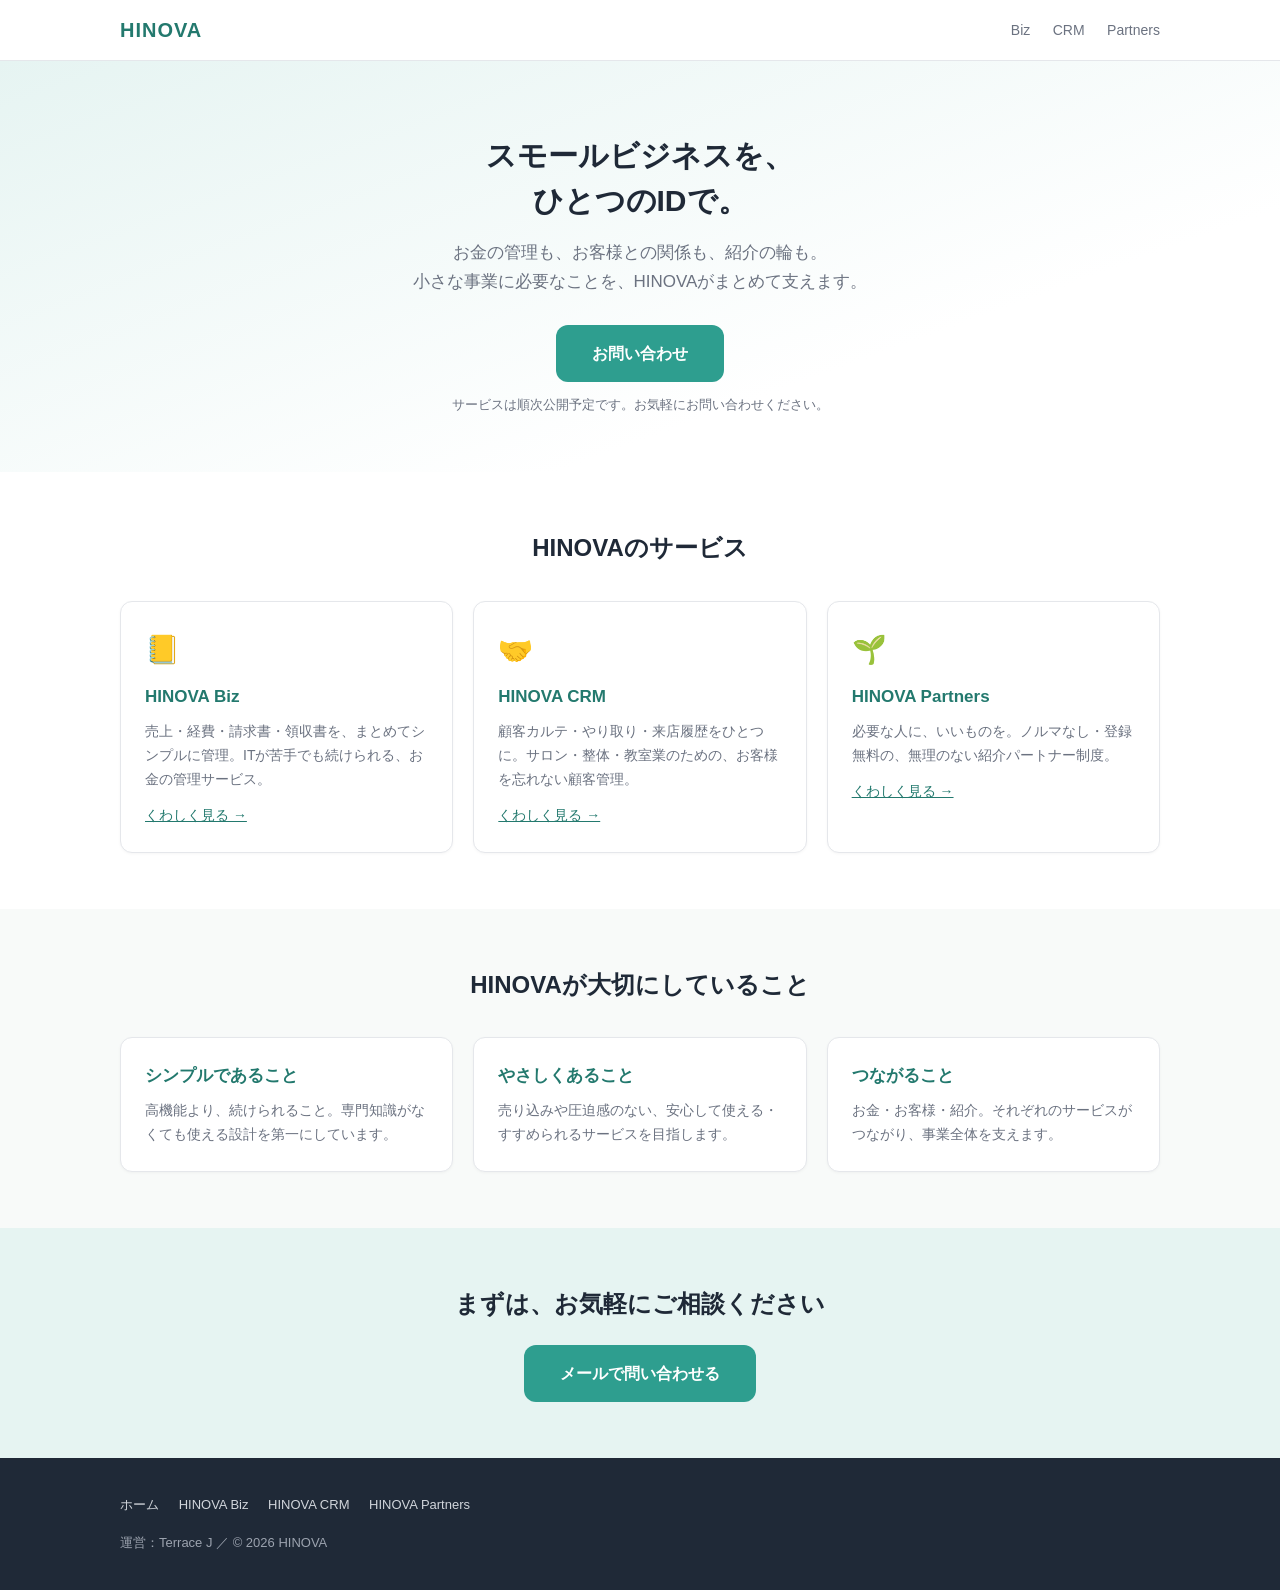
==== index.html @ e903ae0e "HINOVA LP 再建(index/biz/crm/partners) — ポータルDBの部署AI設計書から復元 Co-Authored-By: Claude Opus 4.8 <noreply@a" ====
<!DOCTYPE html>
<html lang="ja">
<head>
<meta charset="UTF-8">
<meta name="viewport" content="width=device-width, initial-scale=1.0">
<title>HINOVA — スモールビジネスを、ひとつのIDで。</title>
<meta name="description" content="HINOVAは、小さな事業のための業務サービスシリーズです。お金の管理のBiz、顧客管理のCRM、紹介パートナーのPartners。">
<meta property="og:title" content="HINOVA — スモールビジネスを、ひとつのIDで。">
<meta property="og:description" content="小さな事業のための業務サービスシリーズ。Biz / CRM / Partners。">
<meta property="og:type" content="website">
<meta property="og:url" content="https://jukuro.github.io/hinova-lp/">
<meta name="twitter:card" content="summary">
<link rel="stylesheet" href="assets/style.css">
</head>
<body>

<header>
  <div class="container header-inner">
    <a class="logo" href="index.html">HINOVA</a>
    <nav>
      <a href="biz.html">Biz</a>
      <a href="crm.html">CRM</a>
      <a href="partners.html">Partners</a>
    </nav>
  </div>
</header>

<div class="hero">
  <div class="container">
    <h1>スモールビジネスを、<br>ひとつのIDで。</h1>
    <p class="lead">お金の管理も、お客様との関係も、紹介の輪も。<br>小さな事業に必要なことを、HINOVAがまとめて支えます。</p>
    <a class="btn" href="mailto:jukurog31@gmail.com?subject=HINOVAについての問い合わせ">お問い合わせ</a>
    <p class="micro">サービスは順次公開予定です。お気軽にお問い合わせください。</p>
  </div>
</div>

<section>
  <div class="container">
    <h2>HINOVAのサービス</h2>
    <div class="cards">
      <div class="card">
        <div class="icon">📒</div>
        <h3>HINOVA Biz</h3>
        <p>売上・経費・請求書・領収書を、まとめてシンプルに管理。ITが苦手でも続けられる、お金の管理サービス。</p>
        <p style="margin-top:12px"><a href="biz.html">くわしく見る →</a></p>
      </div>
      <div class="card">
        <div class="icon">🤝</div>
        <h3>HINOVA CRM</h3>
        <p>顧客カルテ・やり取り・来店履歴をひとつに。サロン・整体・教室業のための、お客様を忘れない顧客管理。</p>
        <p style="margin-top:12px"><a href="crm.html">くわしく見る →</a></p>
      </div>
      <div class="card">
        <div class="icon">🌱</div>
        <h3>HINOVA Partners</h3>
        <p>必要な人に、いいものを。ノルマなし・登録無料の、無理のない紹介パートナー制度。</p>
        <p style="margin-top:12px"><a href="partners.html">くわしく見る →</a></p>
      </div>
    </div>
  </div>
</section>

<section class="alt">
  <div class="container">
    <h2>HINOVAが大切にしていること</h2>
    <div class="cards">
      <div class="card">
        <h3>シンプルであること</h3>
        <p>高機能より、続けられること。専門知識がなくても使える設計を第一にしています。</p>
      </div>
      <div class="card">
        <h3>やさしくあること</h3>
        <p>売り込みや圧迫感のない、安心して使える・すすめられるサービスを目指します。</p>
      </div>
      <div class="card">
        <h3>つながること</h3>
        <p>お金・お客様・紹介。それぞれのサービスがつながり、事業全体を支えます。</p>
      </div>
    </div>
  </div>
</section>

<section class="cta-section">
  <div class="container">
    <h2>まずは、お気軽にご相談ください</h2>
    <a class="btn" href="mailto:jukurog31@gmail.com?subject=HINOVAについての問い合わせ">メールで問い合わせる</a>
  </div>
</section>

<footer>
  <div class="container">
    <div class="footer-nav">
      <a href="index.html">ホーム</a>
      <a href="biz.html">HINOVA Biz</a>
      <a href="crm.html">HINOVA CRM</a>
      <a href="partners.html">HINOVA Partners</a>
    </div>
    <p class="copy">運営：Terrace J ／ © 2026 HINOVA</p>
  </div>
</footer>

</body>
</html>
---- assets/style.css ----
/* HINOVA LP 共通スタイル — デザイン部設計書準拠 */
:root {
  --accent: #2E9E8F;
  --accent-dark: #23796E;
  --accent-soft: #E6F4F2;
  --text: #1F2937;
  --text-sub: #6B7280;
  --bg: #FFFFFF;
  --bg-alt: #F8FAF9;
  --border: #E5E7EB;
  --radius: 12px;
}
* { margin: 0; padding: 0; box-sizing: border-box; }
html { scroll-behavior: smooth; }
body {
  font-family: "Hiragino Kaku Gothic ProN", "Yu Gothic", Meiryo, sans-serif;
  color: var(--text);
  background: var(--bg);
  line-height: 1.7;
  font-size: 16px;
}
.container { max-width: 1080px; margin: 0 auto; padding: 0 20px; }

/* ヘッダー */
header {
  position: sticky; top: 0; z-index: 100;
  background: rgba(255,255,255,.95); backdrop-filter: blur(6px);
  border-bottom: 1px solid var(--border);
}
.header-inner { display: flex; align-items: center; justify-content: space-between; height: 60px; }
.logo { font-weight: 700; font-size: 20px; color: var(--accent-dark); text-decoration: none; letter-spacing: .05em; }
nav a { color: var(--text-sub); text-decoration: none; font-size: 14px; margin-left: 18px; }
nav a:hover, nav a.active { color: var(--accent-dark); }

/* ヒーロー */
.hero { background: linear-gradient(160deg, var(--accent-soft) 0%, #fff 70%); padding: 72px 0 56px; text-align: center; }
.hero h1 { font-size: 30px; line-height: 1.5; margin-bottom: 16px; }
.hero p.lead { color: var(--text-sub); font-size: 17px; margin-bottom: 28px; }
.hero .micro { font-size: 13px; color: var(--text-sub); margin-top: 12px; }

/* ボタン */
.btn {
  display: inline-block; background: var(--accent); color: #fff;
  padding: 15px 36px; border-radius: var(--radius); text-decoration: none;
  font-weight: 700; font-size: 16px; min-height: 44px;
  transition: background .2s;
}
.btn:hover { background: var(--accent-dark); }
.btn.secondary { background: #fff; color: var(--accent-dark); border: 2px solid var(--accent); }
.btn.secondary:hover { background: var(--accent-soft); }

/* セクション */
section { padding: 56px 0; }
section.alt { background: var(--bg-alt); }
h2 { font-size: 24px; text-align: center; margin-bottom: 32px; }
.section-note { text-align: center; color: var(--text-sub); font-size: 13px; margin-top: 16px; }

/* カード */
.cards { display: grid; grid-template-columns: repeat(auto-fit, minmax(220px, 1fr)); gap: 20px; }
.card {
  background: #fff; border: 1px solid var(--border); border-radius: var(--radius);
  padding: 24px; box-shadow: 0 1px 3px rgba(0,0,0,.04);
}
.card h3 { font-size: 17px; margin-bottom: 8px; color: var(--accent-dark); }
.card p { font-size: 14px; color: var(--text-sub); }
.card .icon { font-size: 28px; margin-bottom: 10px; }
.card a { color: var(--accent-dark); }

/* ステップ */
.steps { display: grid; grid-template-columns: repeat(auto-fit, minmax(200px, 1fr)); gap: 20px; counter-reset: step; }
.step { text-align: center; padding: 20px; }
.step .num {
  display: inline-flex; align-items: center; justify-content: center;
  width: 44px; height: 44px; border-radius: 50%;
  background: var(--accent); color: #fff; font-weight: 700; font-size: 18px; margin-bottom: 12px;
}
.step h3 { font-size: 16px; margin-bottom: 6px; }
.step p { font-size: 14px; color: var(--text-sub); }

/* 安心チェックリスト(Partners) */
.checklist { max-width: 560px; margin: 0 auto; list-style: none; }
.checklist li {
  padding: 12px 16px 12px 44px; position: relative; background: #fff;
  border: 1px solid var(--border); border-radius: var(--radius); margin-bottom: 10px; font-size: 15px;
}
.checklist li::before {
  content: "✓"; position: absolute; left: 16px; color: var(--accent);
  font-weight: 700; font-size: 18px;
}

/* FAQ */
details {
  background: #fff; border: 1px solid var(--border); border-radius: var(--radius);
  margin-bottom: 10px; padding: 0 18px; max-width: 720px; margin-left: auto; margin-right: auto;
}
details summary { cursor: pointer; padding: 14px 0; font-weight: 700; font-size: 15px; list-style: none; }
details summary::before { content: "Q. "; color: var(--accent-dark); }
details p { padding: 0 0 14px; font-size: 14px; color: var(--text-sub); }

/* 料金 */
.price-box {
  max-width: 480px; margin: 0 auto; text-align: center;
  background: #fff; border: 2px solid var(--accent); border-radius: var(--radius); padding: 32px 24px;
}
.price-box .plan-name { font-weight: 700; color: var(--accent-dark); font-size: 15px; }
.price-box .price { font-size: 26px; font-weight: 700; margin: 8px 0; }

/* CTAセクション */
.cta-section { text-align: center; background: var(--accent-soft); }
.cta-section h2 { margin-bottom: 20px; }

/* フッター */
footer { background: var(--text); color: #D1D5DB; padding: 36px 0; font-size: 13px; }
footer .footer-nav { margin-bottom: 16px; }
footer .footer-nav a { color: #D1D5DB; text-decoration: none; margin-right: 16px; }
footer .footer-nav a:hover { color: #fff; }
footer .copy { color: #9CA3AF; }

/* スマホ */
@media (max-width: 767px) {
  .hero h1 { font-size: 24px; }
  h2 { font-size: 20px; }
  nav a { margin-left: 12px; font-size: 13px; }
  section { padding: 40px 0; }
}
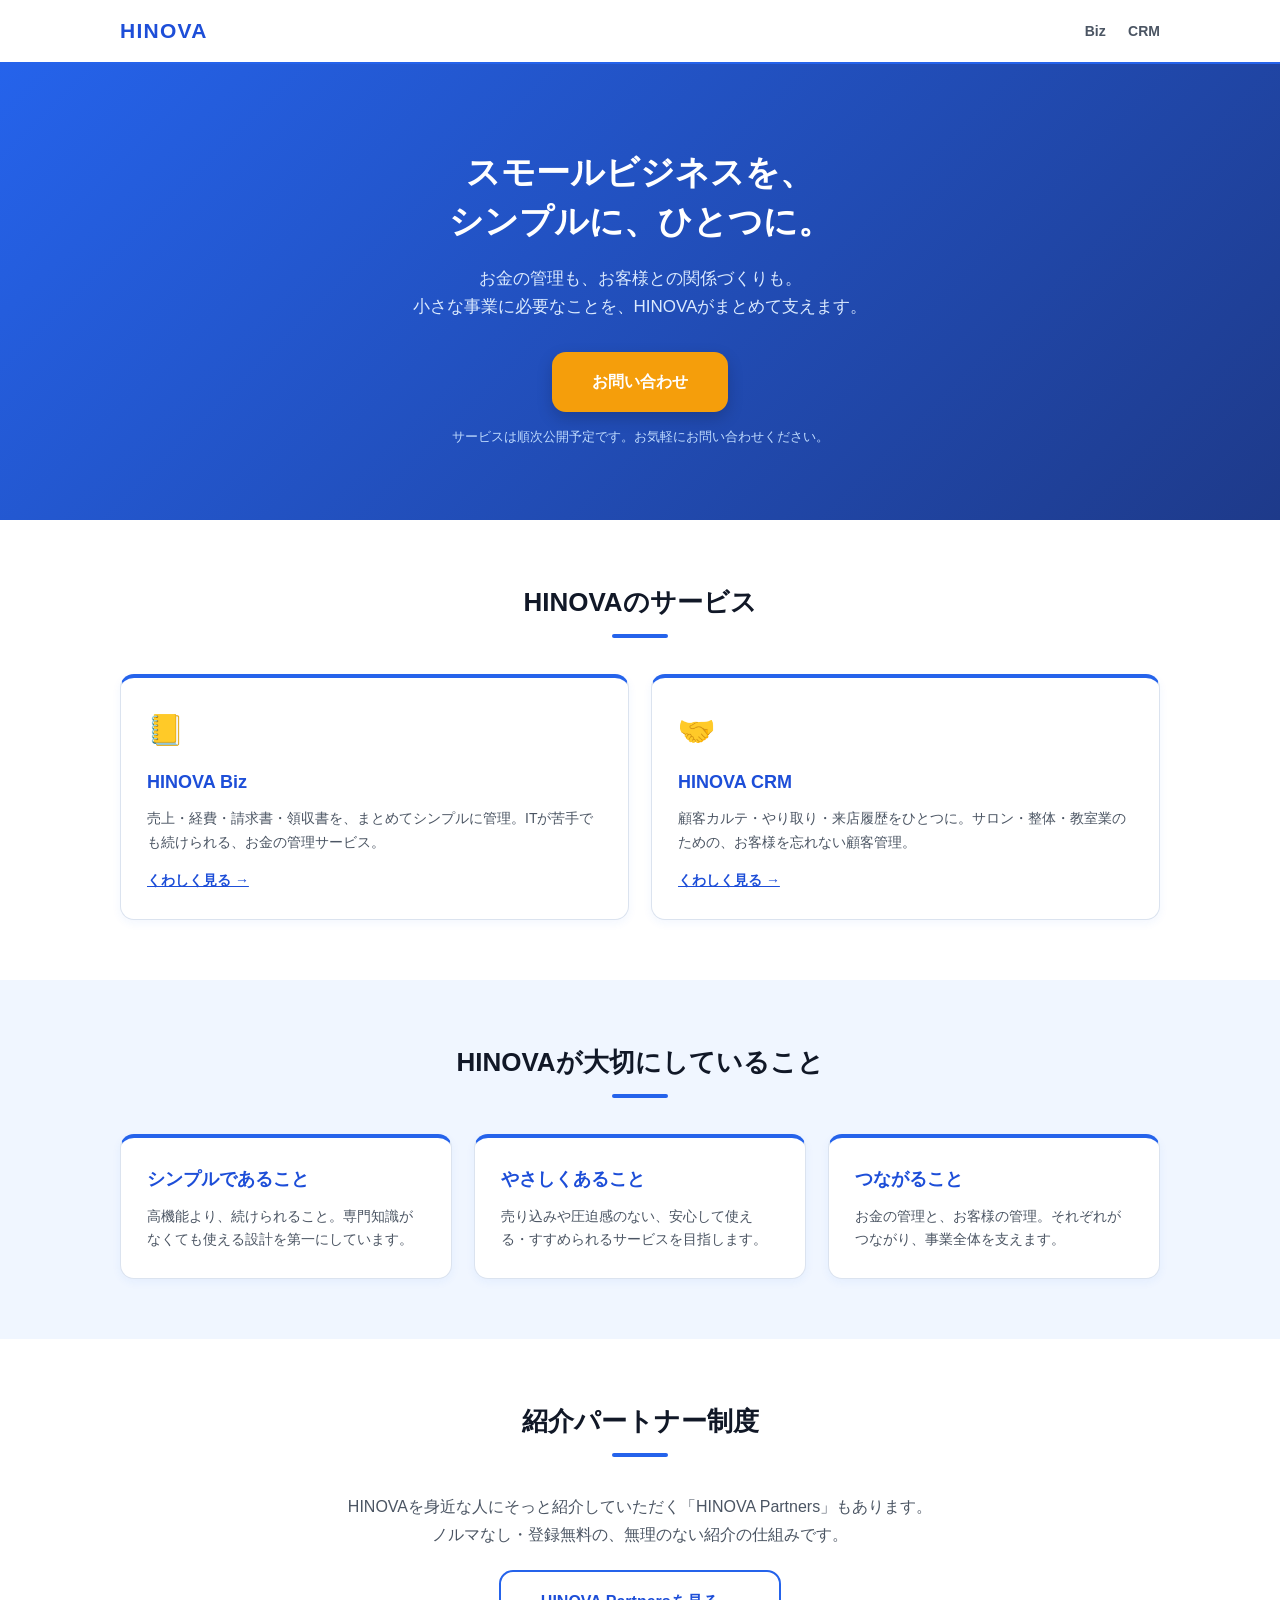
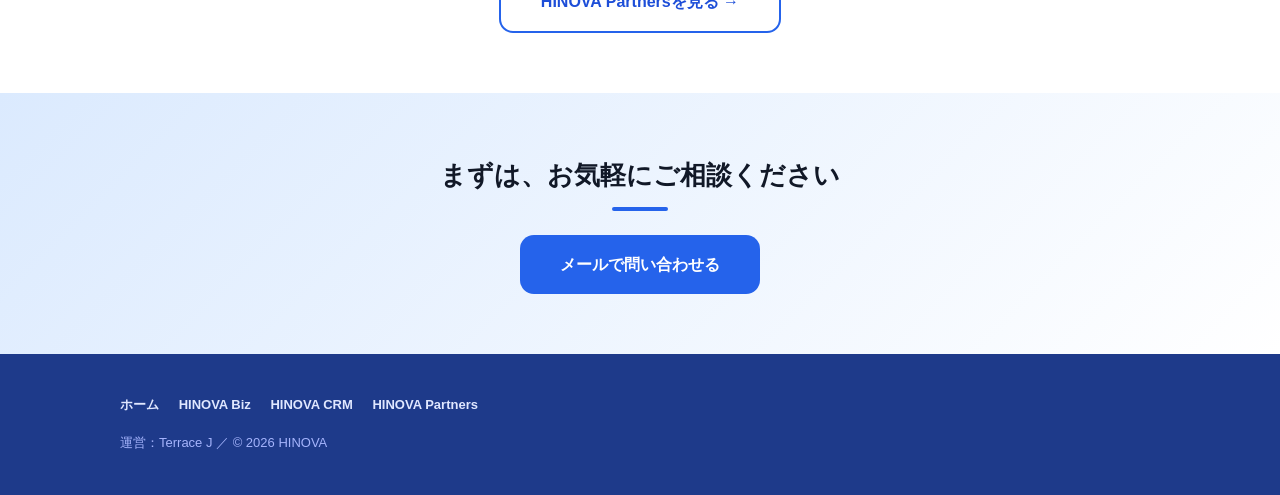
==== commit 2c24a6de: "本体をBiz+CRM 2サイト構成・鮮やかブルーに更新、Partnersは別サイトへ分離、mailto申込 Co-Authored-By: Claude Opus 4.8 <noreply@anthr" ====
--- a/index.html
+++ b/index.html
@@ -3,10 +3,10 @@
 <head>
 <meta charset="UTF-8">
 <meta name="viewport" content="width=device-width, initial-scale=1.0">
-<title>HINOVA — スモールビジネスを、ひとつのIDで。</title>
-<meta name="description" content="HINOVAは、小さな事業のための業務サービスシリーズです。お金の管理のBiz、顧客管理のCRM、紹介パートナーのPartners。">
-<meta property="og:title" content="HINOVA — スモールビジネスを、ひとつのIDで。">
-<meta property="og:description" content="小さな事業のための業務サービスシリーズ。Biz / CRM / Partners。">
+<title>HINOVA — スモールビジネスを、ひとつに。</title>
+<meta name="description" content="HINOVAは、小さな事業のための業務サービスです。お金の管理のBizと、顧客管理のCRM。ITが苦手でも続けられるシンプルさ。">
+<meta property="og:title" content="HINOVA — スモールビジネスを、ひとつに。">
+<meta property="og:description" content="小さな事業のための業務サービス。お金の管理のBizと、顧客管理のCRM。">
 <meta property="og:type" content="website">
 <meta property="og:url" content="https://jukuro.github.io/hinova-lp/">
 <meta name="twitter:card" content="summary">
@@ -20,15 +20,14 @@
     <nav>
       <a href="biz.html">Biz</a>
       <a href="crm.html">CRM</a>
-      <a href="partners.html">Partners</a>
     </nav>
   </div>
 </header>
 
 <div class="hero">
   <div class="container">
-    <h1>スモールビジネスを、<br>ひとつのIDで。</h1>
-    <p class="lead">お金の管理も、お客様との関係も、紹介の輪も。<br>小さな事業に必要なことを、HINOVAがまとめて支えます。</p>
+    <h1>スモールビジネスを、<br>シンプルに、ひとつに。</h1>
+    <p class="lead">お金の管理も、お客様との関係づくりも。<br>小さな事業に必要なことを、HINOVAがまとめて支えます。</p>
     <a class="btn" href="mailto:jukurog31@gmail.com?subject=HINOVAについての問い合わせ">お問い合わせ</a>
     <p class="micro">サービスは順次公開予定です。お気軽にお問い合わせください。</p>
   </div>
@@ -42,19 +41,13 @@
         <div class="icon">📒</div>
         <h3>HINOVA Biz</h3>
         <p>売上・経費・請求書・領収書を、まとめてシンプルに管理。ITが苦手でも続けられる、お金の管理サービス。</p>
-        <p style="margin-top:12px"><a href="biz.html">くわしく見る →</a></p>
+        <p style="margin-top:14px"><a href="biz.html">くわしく見る →</a></p>
       </div>
       <div class="card">
         <div class="icon">🤝</div>
         <h3>HINOVA CRM</h3>
         <p>顧客カルテ・やり取り・来店履歴をひとつに。サロン・整体・教室業のための、お客様を忘れない顧客管理。</p>
-        <p style="margin-top:12px"><a href="crm.html">くわしく見る →</a></p>
-      </div>
-      <div class="card">
-        <div class="icon">🌱</div>
-        <h3>HINOVA Partners</h3>
-        <p>必要な人に、いいものを。ノルマなし・登録無料の、無理のない紹介パートナー制度。</p>
-        <p style="margin-top:12px"><a href="partners.html">くわしく見る →</a></p>
+        <p style="margin-top:14px"><a href="crm.html">くわしく見る →</a></p>
       </div>
     </div>
   </div>
@@ -74,9 +67,22 @@
       </div>
       <div class="card">
         <h3>つながること</h3>
-        <p>お金・お客様・紹介。それぞれのサービスがつながり、事業全体を支えます。</p>
+        <p>お金の管理と、お客様の管理。それぞれがつながり、事業全体を支えます。</p>
       </div>
     </div>
+  </div>
+</section>
+
+<section>
+  <div class="container">
+    <h2>紹介パートナー制度</h2>
+    <p style="text-align:center;max-width:640px;margin:0 auto;color:var(--text-sub)">
+      HINOVAを身近な人にそっと紹介していただく「HINOVA Partners」もあります。<br>
+      ノルマなし・登録無料の、無理のない紹介の仕組みです。
+    </p>
+    <p style="text-align:center;margin-top:22px">
+      <a class="btn secondary" href="https://jukuro.github.io/hinova-partners-lp/">HINOVA Partnersを見る →</a>
+    </p>
   </div>
 </section>
 
@@ -93,7 +99,7 @@
       <a href="index.html">ホーム</a>
       <a href="biz.html">HINOVA Biz</a>
       <a href="crm.html">HINOVA CRM</a>
-      <a href="partners.html">HINOVA Partners</a>
+      <a href="https://jukuro.github.io/hinova-partners-lp/">HINOVA Partners</a>
     </div>
     <p class="copy">運営：Terrace J ／ © 2026 HINOVA</p>
   </div>
--- a/assets/style.css
+++ b/assets/style.css
@@ -1,125 +1,112 @@
-/* HINOVA LP 共通スタイル — デザイン部設計書準拠 */
+/* HINOVA(Biz + CRM)共通スタイル — 鮮やかブルー版 */
 :root {
-  --accent: #2E9E8F;
-  --accent-dark: #23796E;
-  --accent-soft: #E6F4F2;
-  --text: #1F2937;
-  --text-sub: #6B7280;
+  --accent: #2563EB;        /* 鮮やかなロイヤルブルー */
+  --accent-dark: #1D4ED8;
+  --accent-deep: #1E3A8A;
+  --accent-soft: #DBEAFE;
+  --cta: #F59E0B;
+  --cta-dark: #D97706;
+  --text: #111827;
+  --text-sub: #4B5563;
   --bg: #FFFFFF;
-  --bg-alt: #F8FAF9;
-  --border: #E5E7EB;
-  --radius: 12px;
+  --bg-alt: #F0F6FF;
+  --border: #DbE3EF;
+  --radius: 14px;
 }
 * { margin: 0; padding: 0; box-sizing: border-box; }
 html { scroll-behavior: smooth; }
 body {
   font-family: "Hiragino Kaku Gothic ProN", "Yu Gothic", Meiryo, sans-serif;
-  color: var(--text);
-  background: var(--bg);
-  line-height: 1.7;
-  font-size: 16px;
+  color: var(--text); background: var(--bg); line-height: 1.7; font-size: 16px;
 }
 .container { max-width: 1080px; margin: 0 auto; padding: 0 20px; }
 
-/* ヘッダー */
 header {
   position: sticky; top: 0; z-index: 100;
-  background: rgba(255,255,255,.95); backdrop-filter: blur(6px);
-  border-bottom: 1px solid var(--border);
+  background: rgba(255,255,255,.96); backdrop-filter: blur(6px);
+  border-bottom: 2px solid var(--accent);
 }
-.header-inner { display: flex; align-items: center; justify-content: space-between; height: 60px; }
-.logo { font-weight: 700; font-size: 20px; color: var(--accent-dark); text-decoration: none; letter-spacing: .05em; }
-nav a { color: var(--text-sub); text-decoration: none; font-size: 14px; margin-left: 18px; }
+.header-inner { display: flex; align-items: center; justify-content: space-between; height: 62px; }
+.logo { font-weight: 800; font-size: 21px; color: var(--accent-dark); text-decoration: none; letter-spacing: .06em; }
+nav a { color: var(--text-sub); text-decoration: none; font-size: 14px; margin-left: 18px; font-weight: 600; }
 nav a:hover, nav a.active { color: var(--accent-dark); }
 
-/* ヒーロー */
-.hero { background: linear-gradient(160deg, var(--accent-soft) 0%, #fff 70%); padding: 72px 0 56px; text-align: center; }
-.hero h1 { font-size: 30px; line-height: 1.5; margin-bottom: 16px; }
-.hero p.lead { color: var(--text-sub); font-size: 17px; margin-bottom: 28px; }
-.hero .micro { font-size: 13px; color: var(--text-sub); margin-top: 12px; }
+.hero {
+  background: linear-gradient(135deg, var(--accent) 0%, var(--accent-deep) 100%);
+  color: #fff; padding: 84px 0 72px; text-align: center;
+}
+.hero h1 { font-size: 34px; line-height: 1.45; margin-bottom: 18px; font-weight: 800; }
+.hero p.lead { color: #DBEAFE; font-size: 17px; margin-bottom: 30px; }
+.hero .micro { font-size: 13px; color: #BFDBFE; margin-top: 14px; }
+.hero .btn { background: var(--cta); color: #fff; box-shadow: 0 6px 16px rgba(0,0,0,.18); }
+.hero .btn:hover { background: var(--cta-dark); }
 
-/* ボタン */
 .btn {
   display: inline-block; background: var(--accent); color: #fff;
-  padding: 15px 36px; border-radius: var(--radius); text-decoration: none;
-  font-weight: 700; font-size: 16px; min-height: 44px;
-  transition: background .2s;
+  padding: 16px 40px; border-radius: var(--radius); text-decoration: none;
+  font-weight: 700; font-size: 16px; min-height: 44px; transition: all .2s;
 }
 .btn:hover { background: var(--accent-dark); }
 .btn.secondary { background: #fff; color: var(--accent-dark); border: 2px solid var(--accent); }
 .btn.secondary:hover { background: var(--accent-soft); }
 
-/* セクション */
-section { padding: 56px 0; }
+section { padding: 60px 0; }
 section.alt { background: var(--bg-alt); }
-h2 { font-size: 24px; text-align: center; margin-bottom: 32px; }
-.section-note { text-align: center; color: var(--text-sub); font-size: 13px; margin-top: 16px; }
+h2 { font-size: 26px; text-align: center; margin-bottom: 36px; font-weight: 800; position: relative; padding-bottom: 14px; }
+h2::after { content: ""; position: absolute; left: 50%; bottom: 0; transform: translateX(-50%); width: 56px; height: 4px; background: var(--accent); border-radius: 2px; }
+.section-note { text-align: center; color: var(--text-sub); font-size: 13px; margin-top: 18px; }
 
-/* カード */
-.cards { display: grid; grid-template-columns: repeat(auto-fit, minmax(220px, 1fr)); gap: 20px; }
+.cards { display: grid; grid-template-columns: repeat(auto-fit, minmax(220px, 1fr)); gap: 22px; }
 .card {
-  background: #fff; border: 1px solid var(--border); border-radius: var(--radius);
-  padding: 24px; box-shadow: 0 1px 3px rgba(0,0,0,.04);
+  background: #fff; border: 1px solid var(--border); border-top: 4px solid var(--accent);
+  border-radius: var(--radius); padding: 26px; box-shadow: 0 3px 10px rgba(37,99,235,.06);
+  transition: transform .15s, box-shadow .15s;
 }
-.card h3 { font-size: 17px; margin-bottom: 8px; color: var(--accent-dark); }
+.card:hover { transform: translateY(-3px); box-shadow: 0 8px 22px rgba(37,99,235,.12); }
+.card h3 { font-size: 18px; margin-bottom: 10px; color: var(--accent-dark); }
 .card p { font-size: 14px; color: var(--text-sub); }
-.card .icon { font-size: 28px; margin-bottom: 10px; }
-.card a { color: var(--accent-dark); }
+.card .icon { font-size: 30px; margin-bottom: 12px; }
+.card a { color: var(--accent-dark); font-weight: 700; }
 
-/* ステップ */
-.steps { display: grid; grid-template-columns: repeat(auto-fit, minmax(200px, 1fr)); gap: 20px; counter-reset: step; }
+.steps { display: grid; grid-template-columns: repeat(auto-fit, minmax(200px, 1fr)); gap: 22px; }
 .step { text-align: center; padding: 20px; }
 .step .num {
   display: inline-flex; align-items: center; justify-content: center;
-  width: 44px; height: 44px; border-radius: 50%;
-  background: var(--accent); color: #fff; font-weight: 700; font-size: 18px; margin-bottom: 12px;
+  width: 50px; height: 50px; border-radius: 50%;
+  background: var(--accent); color: #fff; font-weight: 800; font-size: 20px; margin-bottom: 14px;
+  box-shadow: 0 4px 10px rgba(37,99,235,.25);
 }
 .step h3 { font-size: 16px; margin-bottom: 6px; }
 .step p { font-size: 14px; color: var(--text-sub); }
 
-/* 安心チェックリスト(Partners) */
-.checklist { max-width: 560px; margin: 0 auto; list-style: none; }
-.checklist li {
-  padding: 12px 16px 12px 44px; position: relative; background: #fff;
-  border: 1px solid var(--border); border-radius: var(--radius); margin-bottom: 10px; font-size: 15px;
-}
-.checklist li::before {
-  content: "✓"; position: absolute; left: 16px; color: var(--accent);
-  font-weight: 700; font-size: 18px;
-}
-
-/* FAQ */
 details {
   background: #fff; border: 1px solid var(--border); border-radius: var(--radius);
-  margin-bottom: 10px; padding: 0 18px; max-width: 720px; margin-left: auto; margin-right: auto;
+  margin-bottom: 12px; padding: 0 20px; max-width: 720px; margin-left: auto; margin-right: auto;
 }
-details summary { cursor: pointer; padding: 14px 0; font-weight: 700; font-size: 15px; list-style: none; }
-details summary::before { content: "Q. "; color: var(--accent-dark); }
-details p { padding: 0 0 14px; font-size: 14px; color: var(--text-sub); }
+details summary { cursor: pointer; padding: 16px 0; font-weight: 700; font-size: 15px; list-style: none; }
+details summary::before { content: "Q. "; color: var(--accent); font-weight: 800; }
+details p { padding: 0 0 16px; font-size: 14px; color: var(--text-sub); }
 
-/* 料金 */
 .price-box {
   max-width: 480px; margin: 0 auto; text-align: center;
-  background: #fff; border: 2px solid var(--accent); border-radius: var(--radius); padding: 32px 24px;
+  background: #fff; border: 3px solid var(--accent); border-radius: var(--radius); padding: 34px 24px;
 }
-.price-box .plan-name { font-weight: 700; color: var(--accent-dark); font-size: 15px; }
-.price-box .price { font-size: 26px; font-weight: 700; margin: 8px 0; }
+.price-box .plan-name { font-weight: 800; color: var(--accent-dark); font-size: 15px; }
+.price-box .price { font-size: 26px; font-weight: 800; margin: 10px 0; color: var(--accent-deep); }
 
-/* CTAセクション */
-.cta-section { text-align: center; background: var(--accent-soft); }
-.cta-section h2 { margin-bottom: 20px; }
+.cta-section { text-align: center; background: linear-gradient(135deg, var(--accent-soft), #fff); }
+.cta-section h2 { margin-bottom: 24px; }
 
-/* フッター */
-footer { background: var(--text); color: #D1D5DB; padding: 36px 0; font-size: 13px; }
+footer { background: var(--accent-deep); color: #C7D2FE; padding: 40px 0; font-size: 13px; }
 footer .footer-nav { margin-bottom: 16px; }
-footer .footer-nav a { color: #D1D5DB; text-decoration: none; margin-right: 16px; }
+footer .footer-nav a { color: #E0E7FF; text-decoration: none; margin-right: 16px; font-weight: 600; }
 footer .footer-nav a:hover { color: #fff; }
-footer .copy { color: #9CA3AF; }
+footer .copy { color: #A5B4FC; }
 
-/* スマホ */
 @media (max-width: 767px) {
-  .hero h1 { font-size: 24px; }
-  h2 { font-size: 20px; }
+  .hero { padding: 60px 0 52px; }
+  .hero h1 { font-size: 26px; }
+  h2 { font-size: 21px; }
   nav a { margin-left: 12px; font-size: 13px; }
-  section { padding: 40px 0; }
+  section { padding: 44px 0; }
 }
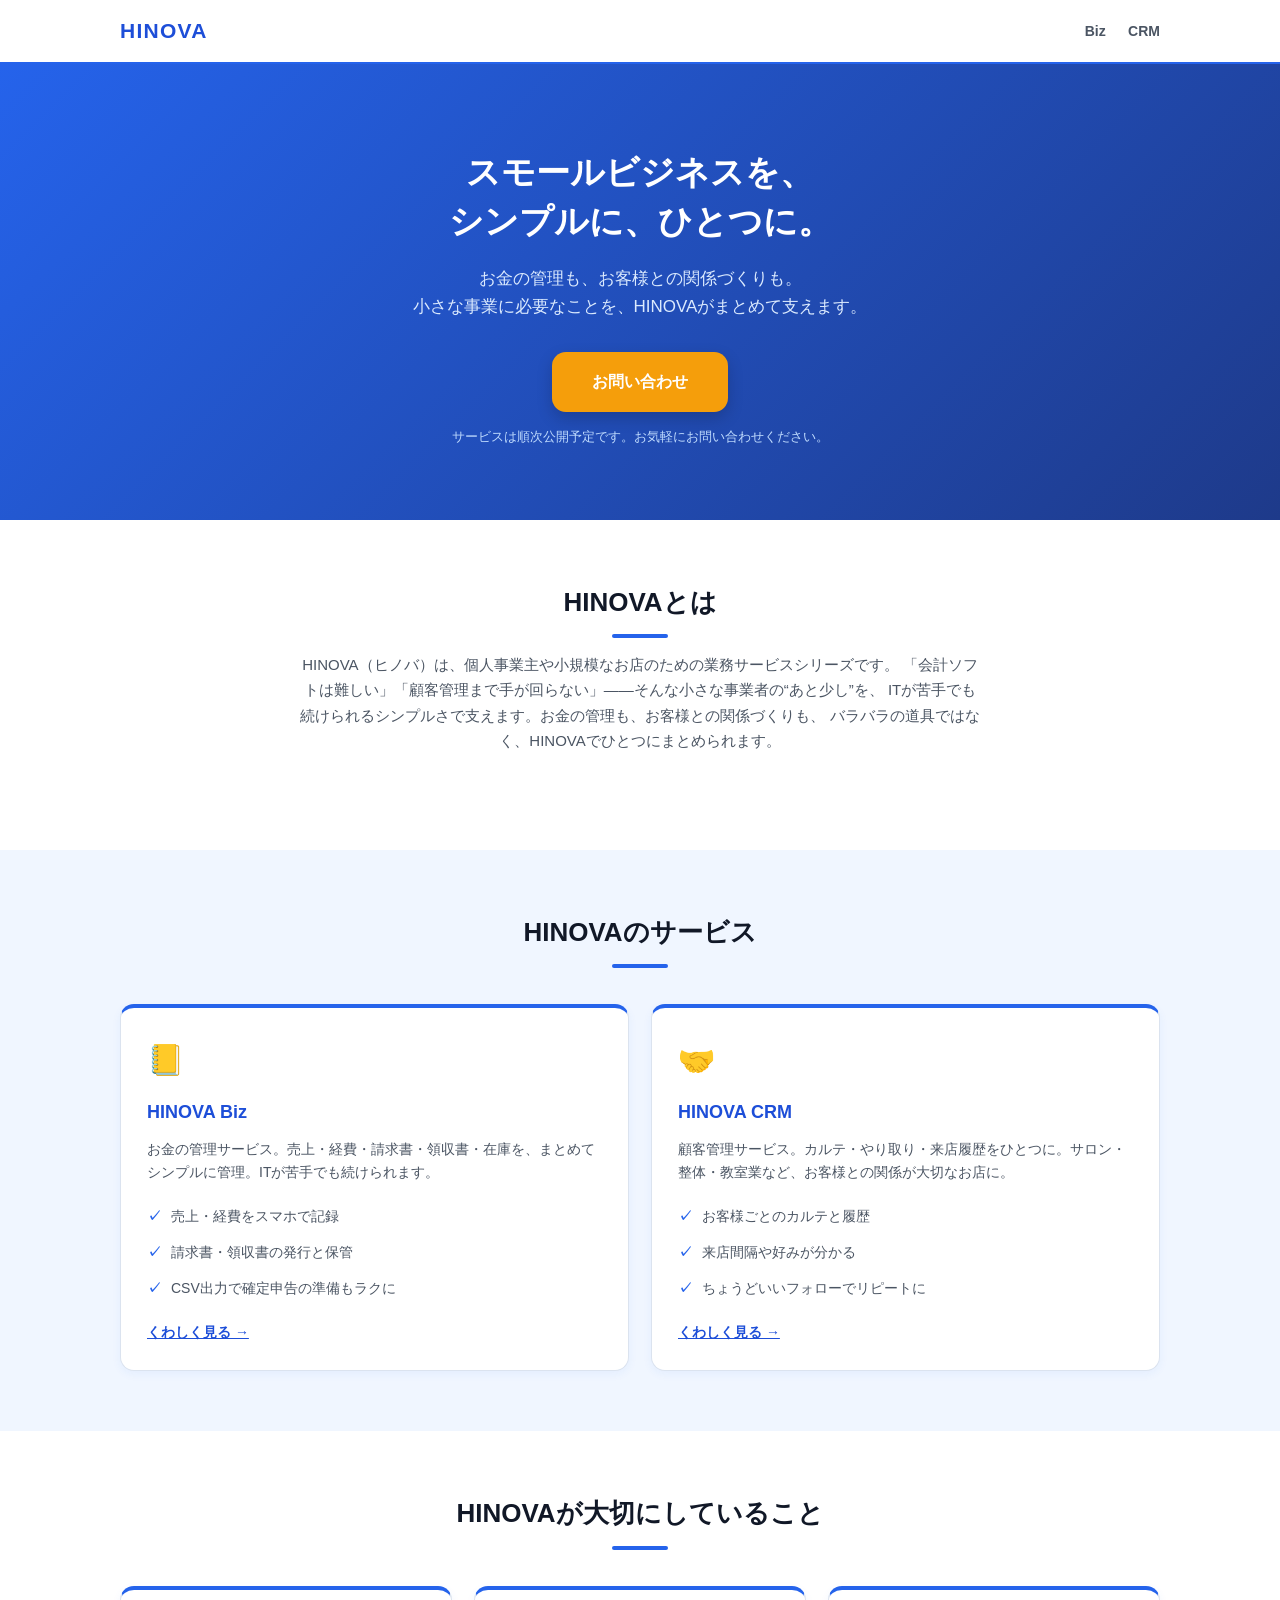
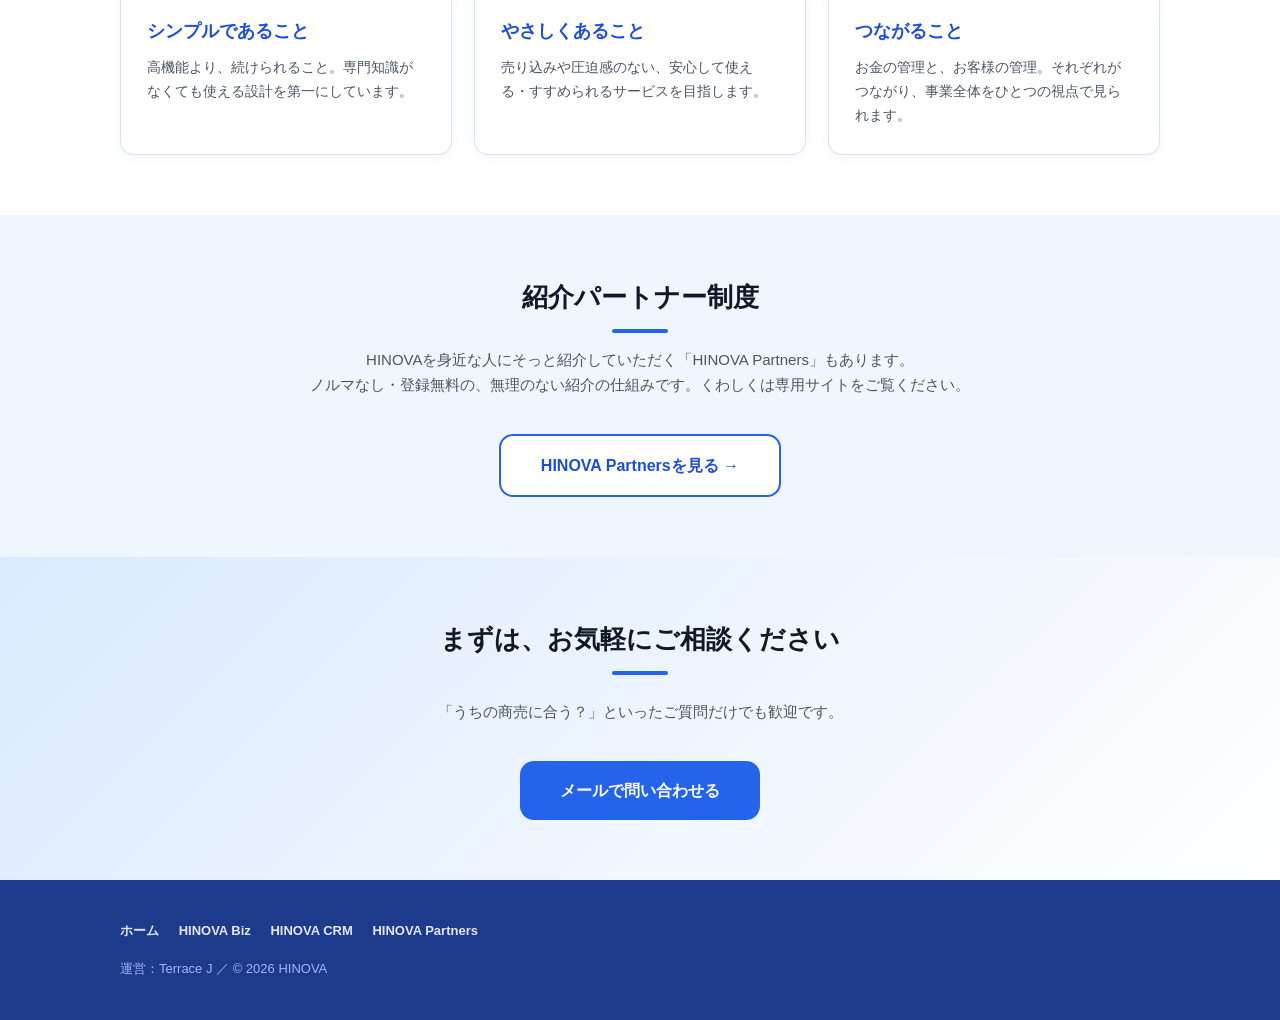
==== commit ba88d950: "各LPの情報量を充実(機能詳細・比較表・ビフォーアフター・FAQ拡充) Co-Authored-By: Claude Opus 4.8 <noreply@anthropic.com>" ====
--- a/index.html
+++ b/index.html
@@ -4,7 +4,7 @@
 <meta charset="UTF-8">
 <meta name="viewport" content="width=device-width, initial-scale=1.0">
 <title>HINOVA — スモールビジネスを、ひとつに。</title>
-<meta name="description" content="HINOVAは、小さな事業のための業務サービスです。お金の管理のBizと、顧客管理のCRM。ITが苦手でも続けられるシンプルさ。">
+<meta name="description" content="HINOVAは、小さな事業のための業務サービスです。お金の管理のBizと、顧客管理のCRM。ITが苦手でも続けられるシンプルさで、事業をまとめて支えます。">
 <meta property="og:title" content="HINOVA — スモールビジネスを、ひとつに。">
 <meta property="og:description" content="小さな事業のための業務サービス。お金の管理のBizと、顧客管理のCRM。">
 <meta property="og:type" content="website">
@@ -35,28 +35,50 @@
 
 <section>
   <div class="container">
+    <h2>HINOVAとは</h2>
+    <p class="lead-text">
+      HINOVA（ヒノバ）は、個人事業主や小規模なお店のための業務サービスシリーズです。
+      「会計ソフトは難しい」「顧客管理まで手が回らない」——そんな小さな事業者の“あと少し”を、
+      ITが苦手でも続けられるシンプルさで支えます。お金の管理も、お客様との関係づくりも、
+      バラバラの道具ではなく、HINOVAでひとつにまとめられます。
+    </p>
+  </div>
+</section>
+
+<section class="alt">
+  <div class="container">
     <h2>HINOVAのサービス</h2>
-    <div class="cards">
+    <div class="cards mt36">
       <div class="card">
         <div class="icon">📒</div>
         <h3>HINOVA Biz</h3>
-        <p>売上・経費・請求書・領収書を、まとめてシンプルに管理。ITが苦手でも続けられる、お金の管理サービス。</p>
+        <p>お金の管理サービス。売上・経費・請求書・領収書・在庫を、まとめてシンプルに管理。ITが苦手でも続けられます。</p>
+        <ul class="feature-list">
+          <li>売上・経費をスマホで記録</li>
+          <li>請求書・領収書の発行と保管</li>
+          <li>CSV出力で確定申告の準備もラクに</li>
+        </ul>
         <p style="margin-top:14px"><a href="biz.html">くわしく見る →</a></p>
       </div>
       <div class="card">
         <div class="icon">🤝</div>
         <h3>HINOVA CRM</h3>
-        <p>顧客カルテ・やり取り・来店履歴をひとつに。サロン・整体・教室業のための、お客様を忘れない顧客管理。</p>
+        <p>顧客管理サービス。カルテ・やり取り・来店履歴をひとつに。サロン・整体・教室業など、お客様との関係が大切なお店に。</p>
+        <ul class="feature-list">
+          <li>お客様ごとのカルテと履歴</li>
+          <li>来店間隔や好みが分かる</li>
+          <li>ちょうどいいフォローでリピートに</li>
+        </ul>
         <p style="margin-top:14px"><a href="crm.html">くわしく見る →</a></p>
       </div>
     </div>
   </div>
 </section>
 
-<section class="alt">
+<section>
   <div class="container">
     <h2>HINOVAが大切にしていること</h2>
-    <div class="cards">
+    <div class="cards mt36">
       <div class="card">
         <h3>シンプルであること</h3>
         <p>高機能より、続けられること。専門知識がなくても使える設計を第一にしています。</p>
@@ -67,18 +89,18 @@
       </div>
       <div class="card">
         <h3>つながること</h3>
-        <p>お金の管理と、お客様の管理。それぞれがつながり、事業全体を支えます。</p>
+        <p>お金の管理と、お客様の管理。それぞれがつながり、事業全体をひとつの視点で見られます。</p>
       </div>
     </div>
   </div>
 </section>
 
-<section>
+<section class="alt">
   <div class="container">
     <h2>紹介パートナー制度</h2>
-    <p style="text-align:center;max-width:640px;margin:0 auto;color:var(--text-sub)">
+    <p class="lead-text">
       HINOVAを身近な人にそっと紹介していただく「HINOVA Partners」もあります。<br>
-      ノルマなし・登録無料の、無理のない紹介の仕組みです。
+      ノルマなし・登録無料の、無理のない紹介の仕組みです。くわしくは専用サイトをご覧ください。
     </p>
     <p style="text-align:center;margin-top:22px">
       <a class="btn secondary" href="https://jukuro.github.io/hinova-partners-lp/">HINOVA Partnersを見る →</a>
@@ -89,6 +111,7 @@
 <section class="cta-section">
   <div class="container">
     <h2>まずは、お気軽にご相談ください</h2>
+    <p class="lead-text">「うちの商売に合う？」といったご質問だけでも歓迎です。</p>
     <a class="btn" href="mailto:jukurog31@gmail.com?subject=HINOVAについての問い合わせ">メールで問い合わせる</a>
   </div>
 </section>
--- a/assets/style.css
+++ b/assets/style.css
@@ -1,6 +1,6 @@
 /* HINOVA(Biz + CRM)共通スタイル — 鮮やかブルー版 */
 :root {
-  --accent: #2563EB;        /* 鮮やかなロイヤルブルー */
+  --accent: #2563EB;
   --accent-dark: #1D4ED8;
   --accent-deep: #1E3A8A;
   --accent-soft: #DBEAFE;
@@ -52,11 +52,13 @@
 
 section { padding: 60px 0; }
 section.alt { background: var(--bg-alt); }
-h2 { font-size: 26px; text-align: center; margin-bottom: 36px; font-weight: 800; position: relative; padding-bottom: 14px; }
+h2 { font-size: 26px; text-align: center; margin-bottom: 14px; font-weight: 800; position: relative; padding-bottom: 14px; }
 h2::after { content: ""; position: absolute; left: 50%; bottom: 0; transform: translateX(-50%); width: 56px; height: 4px; background: var(--accent); border-radius: 2px; }
+.lead-text { text-align: center; max-width: 680px; margin: 0 auto 36px; color: var(--text-sub); font-size: 15px; }
 .section-note { text-align: center; color: var(--text-sub); font-size: 13px; margin-top: 18px; }
+.mt36 { margin-top: 36px; }
 
-.cards { display: grid; grid-template-columns: repeat(auto-fit, minmax(220px, 1fr)); gap: 22px; }
+.cards { display: grid; grid-template-columns: repeat(auto-fit, minmax(240px, 1fr)); gap: 22px; }
 .card {
   background: #fff; border: 1px solid var(--border); border-top: 4px solid var(--accent);
   border-radius: var(--radius); padding: 26px; box-shadow: 0 3px 10px rgba(37,99,235,.06);
@@ -67,6 +69,9 @@
 .card p { font-size: 14px; color: var(--text-sub); }
 .card .icon { font-size: 30px; margin-bottom: 12px; }
 .card a { color: var(--accent-dark); font-weight: 700; }
+.feature-list { list-style: none; margin-top: 14px; }
+.feature-list li { position: relative; padding: 6px 0 6px 24px; font-size: 14px; color: var(--text-sub); }
+.feature-list li::before { content: "✓"; position: absolute; left: 0; color: var(--accent); font-weight: 800; }
 
 .steps { display: grid; grid-template-columns: repeat(auto-fit, minmax(200px, 1fr)); gap: 22px; }
 .step { text-align: center; padding: 20px; }
@@ -78,6 +83,26 @@
 }
 .step h3 { font-size: 16px; margin-bottom: 6px; }
 .step p { font-size: 14px; color: var(--text-sub); }
+
+.compare { max-width: 760px; margin: 0 auto; overflow-x: auto; }
+.compare table { width: 100%; border-collapse: collapse; background: #fff; border-radius: var(--radius); overflow: hidden; box-shadow: 0 3px 10px rgba(37,99,235,.06); }
+.compare th, .compare td { padding: 14px 16px; text-align: left; font-size: 14px; border-bottom: 1px solid var(--border); }
+.compare thead th { background: var(--accent); color: #fff; font-weight: 700; }
+.compare thead th.hl { background: var(--accent-deep); }
+.compare td.yes { color: var(--accent-dark); font-weight: 700; }
+.compare tbody tr:last-child td { border-bottom: none; }
+
+.ba { display: grid; grid-template-columns: repeat(auto-fit, minmax(260px, 1fr)); gap: 20px; max-width: 820px; margin: 0 auto; }
+.ba-box { border-radius: var(--radius); padding: 22px 24px; }
+.ba-before { background: #F3F4F6; border: 1px solid #E5E7EB; }
+.ba-after { background: var(--accent-soft); border: 1px solid var(--accent); }
+.ba-box h4 { font-size: 15px; margin-bottom: 12px; }
+.ba-before h4 { color: #6B7280; }
+.ba-after h4 { color: var(--accent-dark); }
+.ba-box ul { list-style: none; }
+.ba-box li { padding: 5px 0 5px 22px; position: relative; font-size: 14px; }
+.ba-before li::before { content: "×"; position: absolute; left: 0; color: #9CA3AF; font-weight: 700; }
+.ba-after li::before { content: "○"; position: absolute; left: 0; color: var(--accent); font-weight: 700; }
 
 details {
   background: #fff; border: 1px solid var(--border); border-radius: var(--radius);
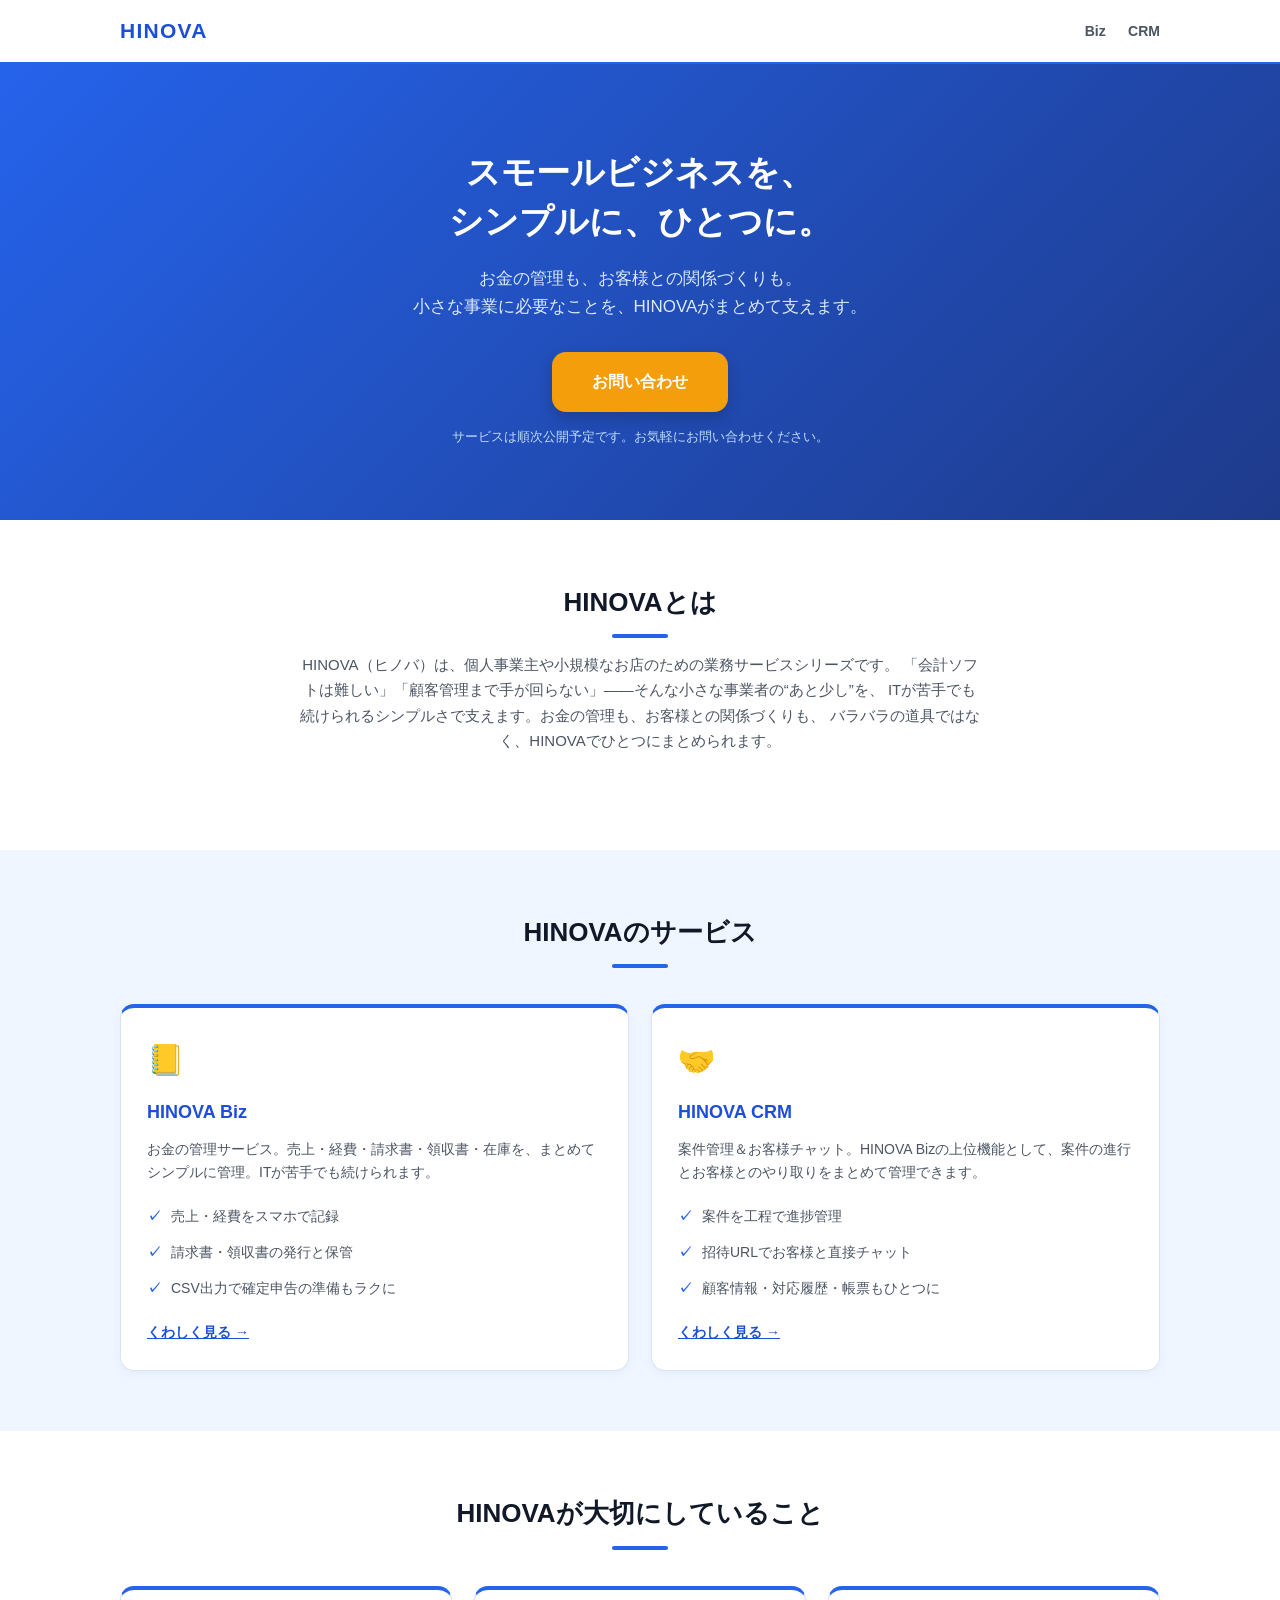
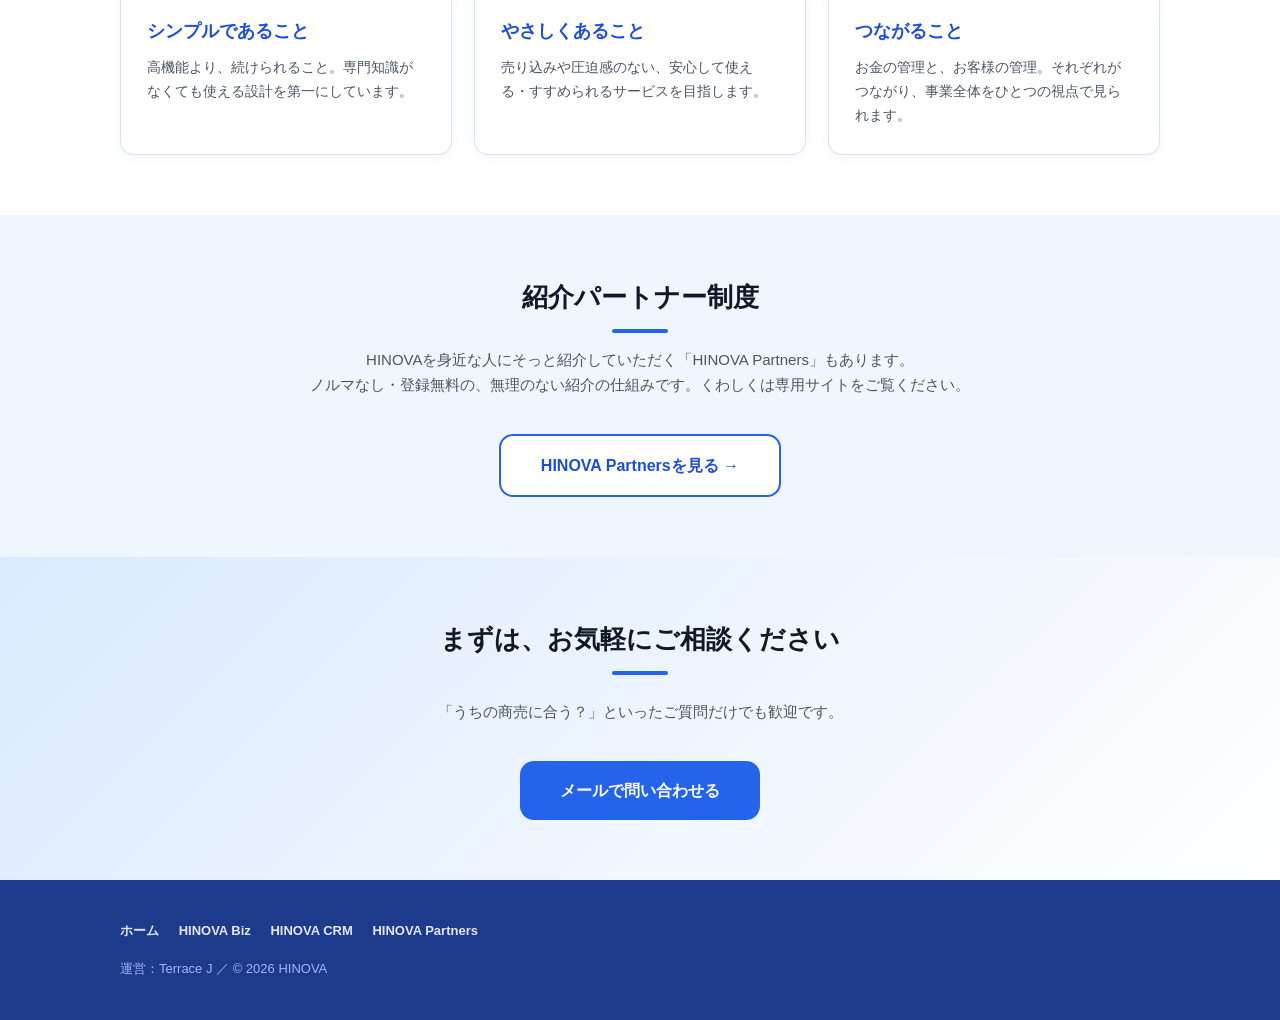
==== commit e4705a36: "CRMの内容を実物(案件管理+お客様チャット)に修正。誤ったサロン向けカルテ内容を全面差し替え Co-Authored-By: Claude Opus 4.8 <noreply@anthropic.c" ====
--- a/index.html
+++ b/index.html
@@ -63,11 +63,11 @@
       <div class="card">
         <div class="icon">🤝</div>
         <h3>HINOVA CRM</h3>
-        <p>顧客管理サービス。カルテ・やり取り・来店履歴をひとつに。サロン・整体・教室業など、お客様との関係が大切なお店に。</p>
+        <p>案件管理＆お客様チャット。HINOVA Bizの上位機能として、案件の進行とお客様とのやり取りをまとめて管理できます。</p>
         <ul class="feature-list">
-          <li>お客様ごとのカルテと履歴</li>
-          <li>来店間隔や好みが分かる</li>
-          <li>ちょうどいいフォローでリピートに</li>
+          <li>案件を工程で進捗管理</li>
+          <li>招待URLでお客様と直接チャット</li>
+          <li>顧客情報・対応履歴・帳票もひとつに</li>
         </ul>
         <p style="margin-top:14px"><a href="crm.html">くわしく見る →</a></p>
       </div>
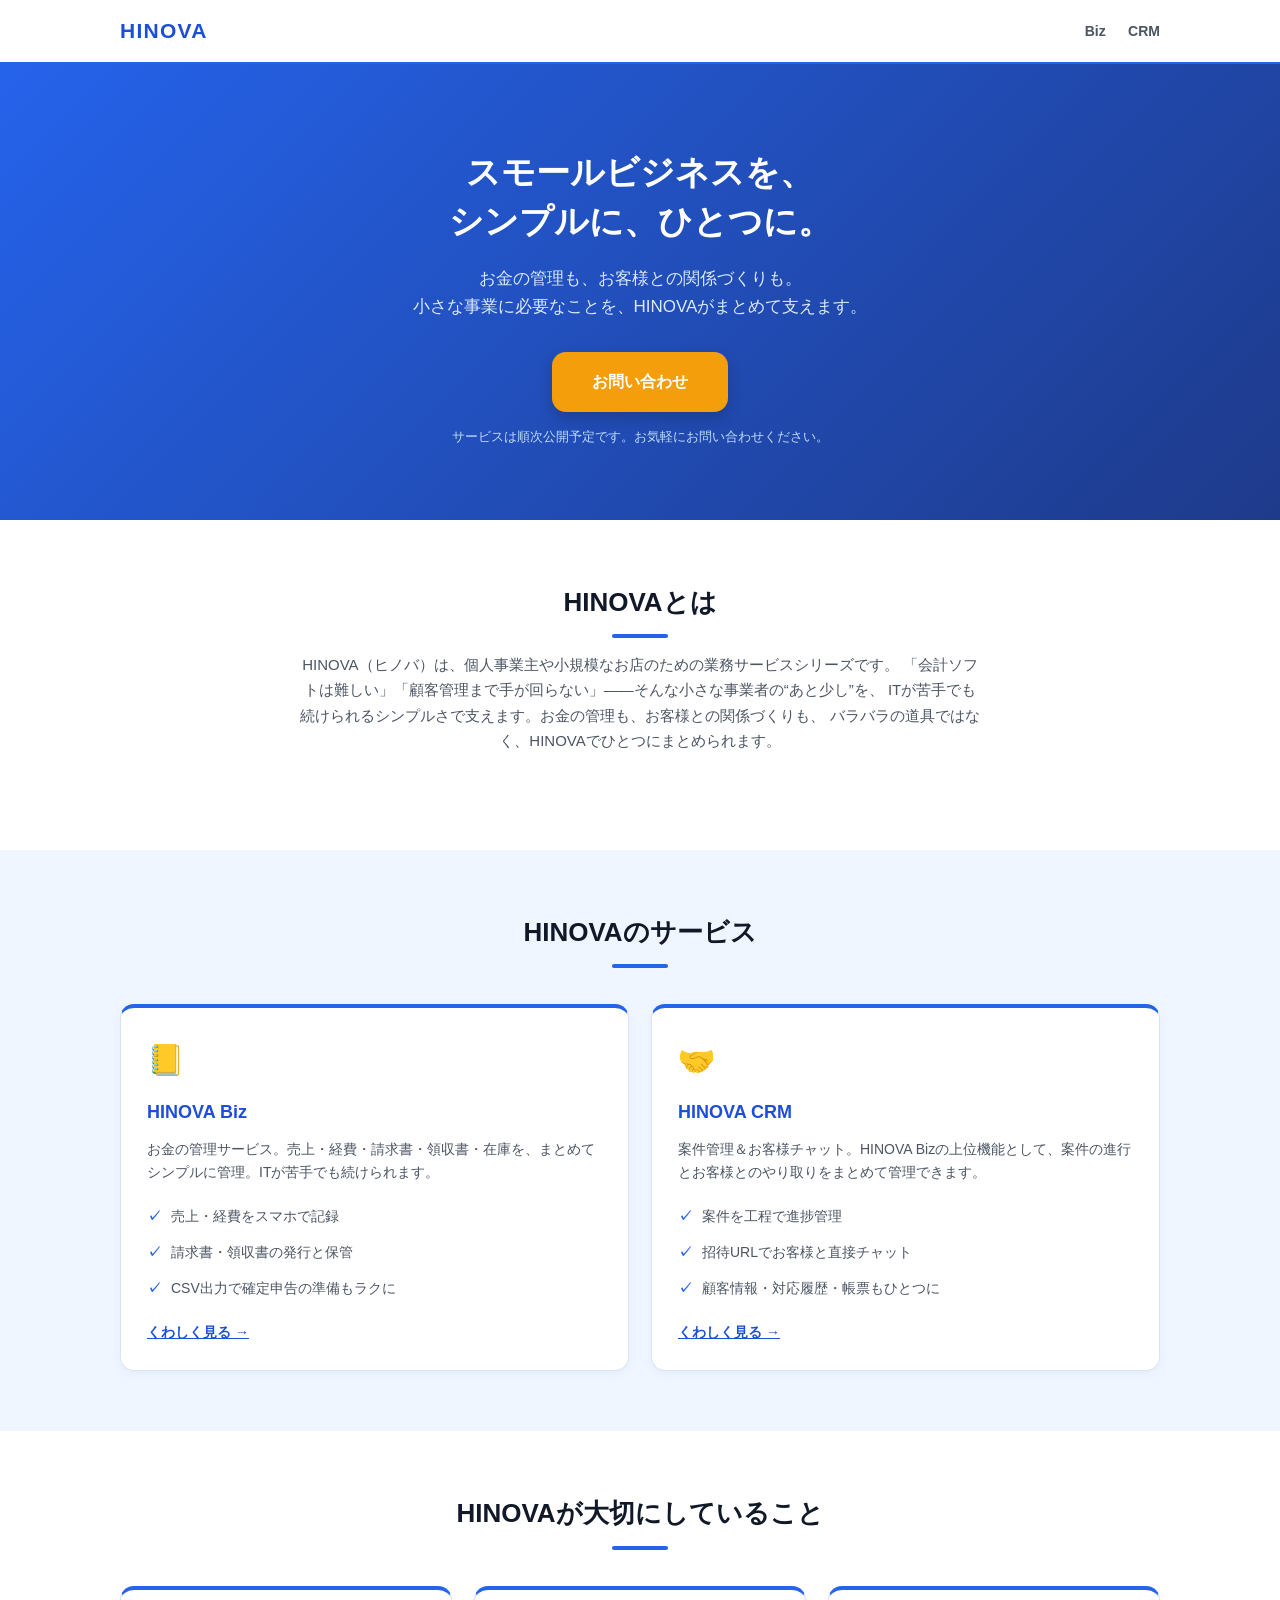
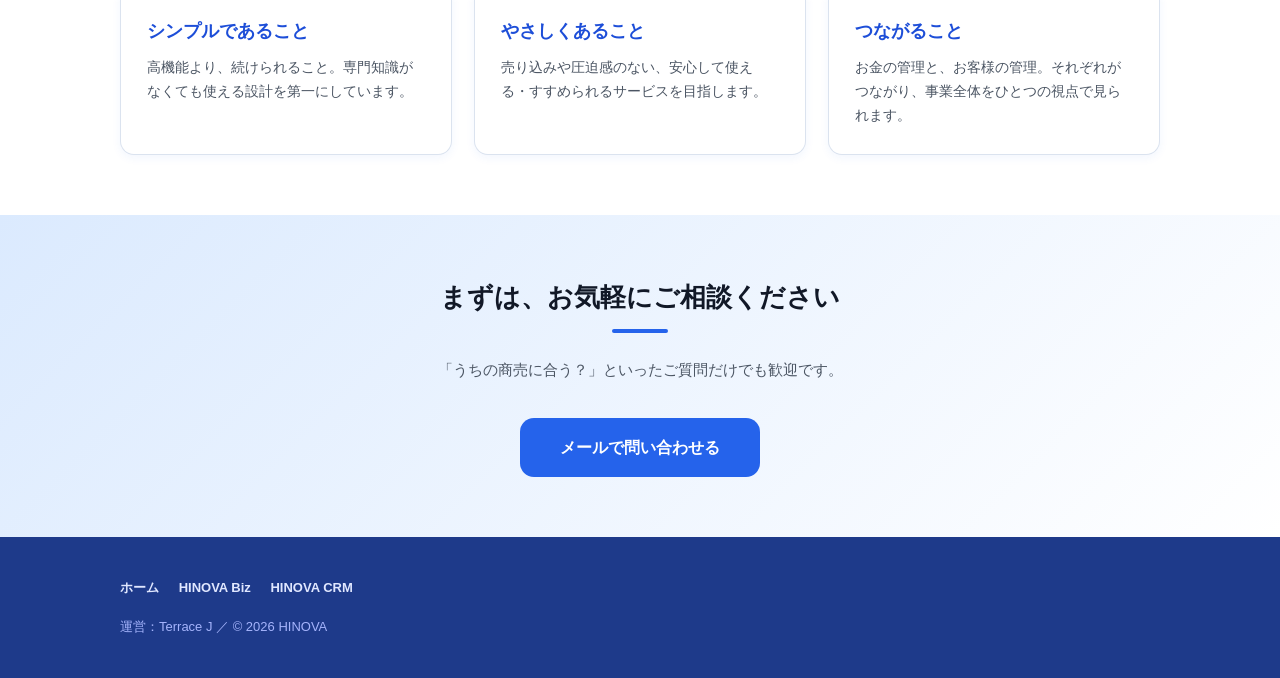
==== commit b9480e12: "公開LPからPartnersの言及・リンクを全削除(Partners制度は非公開のため) Co-Authored-By: Claude Opus 4.8 <noreply@anthropic.com>" ====
--- a/index.html
+++ b/index.html
@@ -95,19 +95,6 @@
   </div>
 </section>
 
-<section class="alt">
-  <div class="container">
-    <h2>紹介パートナー制度</h2>
-    <p class="lead-text">
-      HINOVAを身近な人にそっと紹介していただく「HINOVA Partners」もあります。<br>
-      ノルマなし・登録無料の、無理のない紹介の仕組みです。くわしくは専用サイトをご覧ください。
-    </p>
-    <p style="text-align:center;margin-top:22px">
-      <a class="btn secondary" href="https://jukuro.github.io/hinova-partners-lp/">HINOVA Partnersを見る →</a>
-    </p>
-  </div>
-</section>
-
 <section class="cta-section">
   <div class="container">
     <h2>まずは、お気軽にご相談ください</h2>
@@ -122,7 +109,6 @@
       <a href="index.html">ホーム</a>
       <a href="biz.html">HINOVA Biz</a>
       <a href="crm.html">HINOVA CRM</a>
-      <a href="https://jukuro.github.io/hinova-partners-lp/">HINOVA Partners</a>
     </div>
     <p class="copy">運営：Terrace J ／ © 2026 HINOVA</p>
   </div>
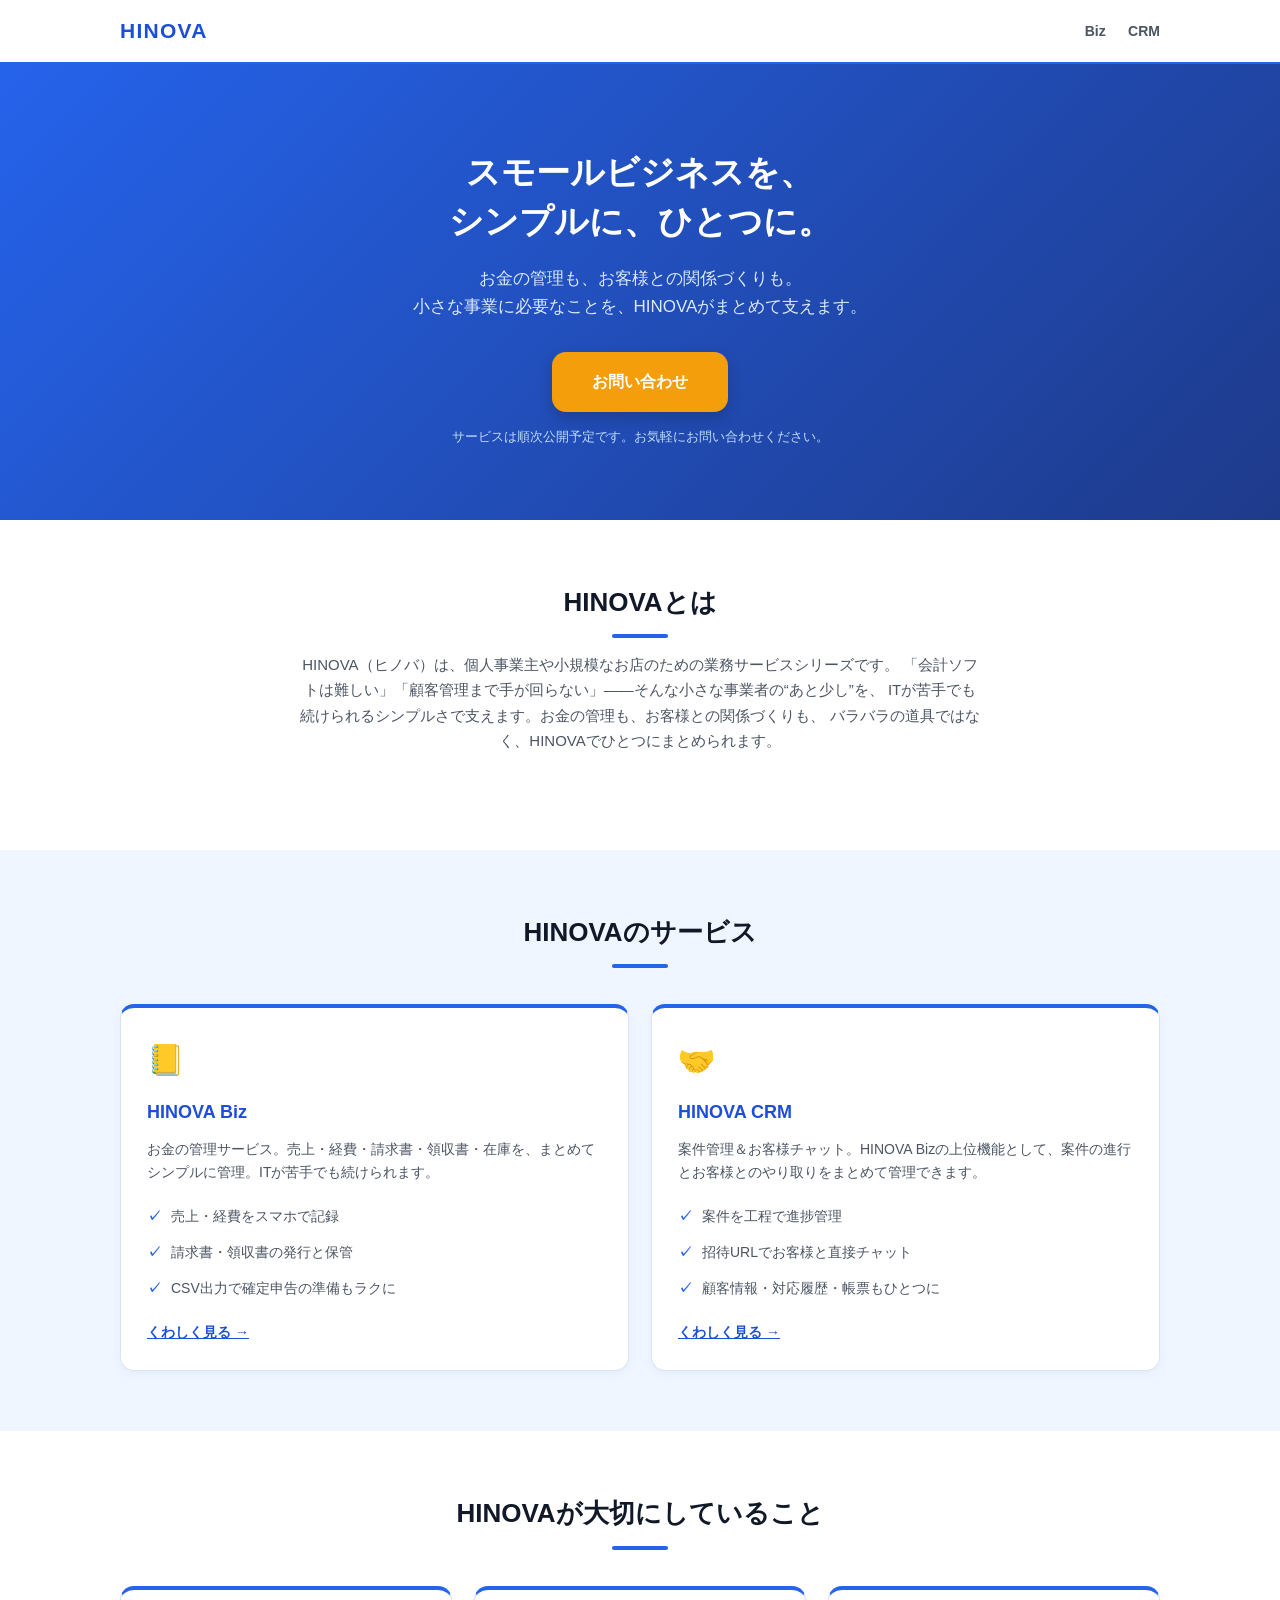
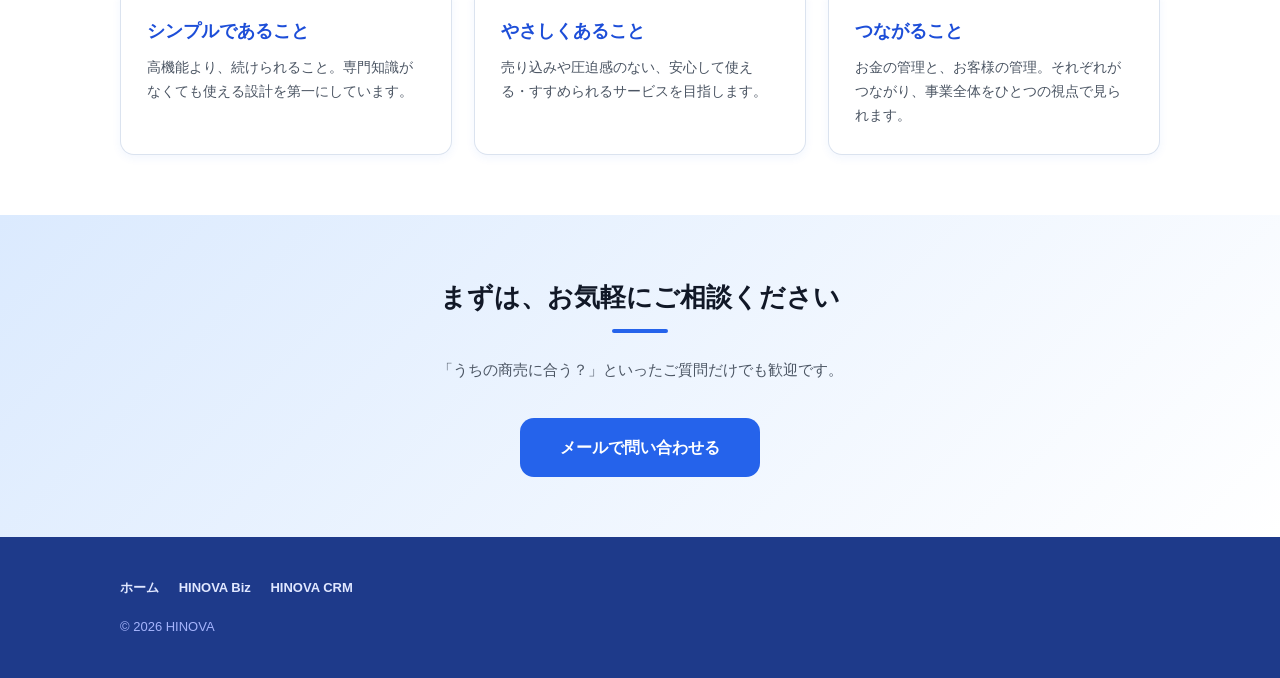
==== commit a1968654: "運営表記をHINOVAに修正(Terrace J表記を削除) Co-Authored-By: Claude Opus 4.8 <noreply@anthropic.com>" ====
--- a/index.html
+++ b/index.html
@@ -110,7 +110,7 @@
       <a href="biz.html">HINOVA Biz</a>
       <a href="crm.html">HINOVA CRM</a>
     </div>
-    <p class="copy">運営：Terrace J ／ © 2026 HINOVA</p>
+    <p class="copy">© 2026 HINOVA</p>
   </div>
 </footer>
 
